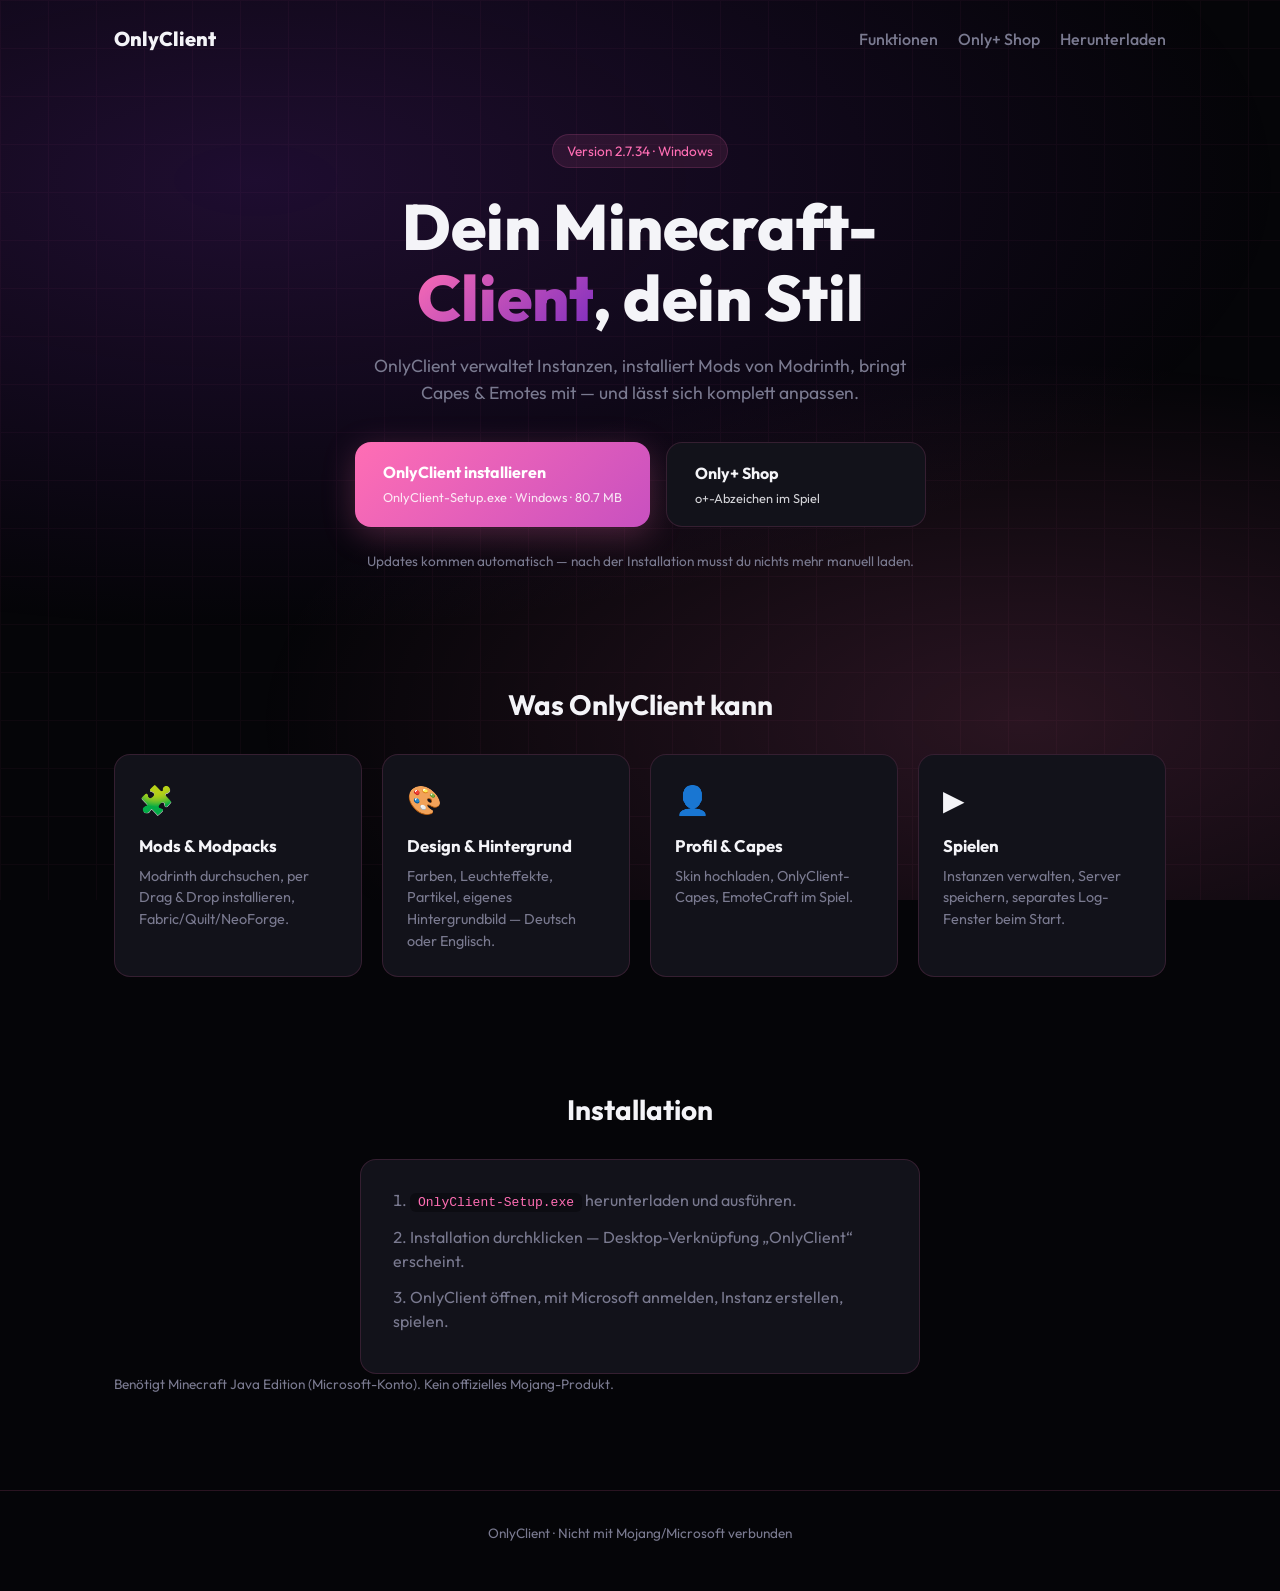
==== index.html @ d32ef9fd "Add files via upload" ====
<!DOCTYPE html>
<html lang="de">
<head>
  <meta charset="UTF-8">
  <meta name="viewport" content="width=device-width, initial-scale=1.0">
  <title>OnlyClient – Minecraft Client herunterladen</title>
  <meta name="description" content="OnlyClient – Minecraft Client mit Mods, Instanzen, Capes und anpassbarem Design. Kostenlos für Windows.">
  <link rel="preconnect" href="https://fonts.googleapis.com">
  <link href="https://fonts.googleapis.com/css2?family=Outfit:wght@400;500;600;700;800&display=swap" rel="stylesheet">
  <link rel="stylesheet" href="style.css">
</head>
<body>
  <div class="bg-glow"></div>
  <div class="bg-grid"></div>

  <header class="top">
    <div class="brand">
      <img src="assets/logo.png" alt="OnlyClient" class="logo" onerror="this.style.display='none'">
      <span>OnlyClient</span>
    </div>
    <nav>
      <a href="#features">Funktionen</a>
      <a href="shop.html" target="_blank" rel="noopener">Only+ Shop</a>
      <a href="#download">Herunterladen</a>
    </nav>
  </header>

  <main>
    <section class="hero">
      <p class="badge">Version <span id="version">2.6.0</span> · Windows</p>
      <h1>Dein Minecraft-<br><em>Client</em>, dein Stil</h1>
      <p class="lead">OnlyClient verwaltet Instanzen, installiert Mods von Modrinth, bringt Capes & Emotes mit — und lässt sich komplett anpassen.</p>
      <div class="cta" id="download">
        <a class="btn btn-primary" href="./downloads/OnlyClient-Setup.exe" download="OnlyClient-Setup.exe" id="dl-setup">
          <strong>OnlyClient installieren</strong>
          <span>OnlyClient-Setup.exe · Windows</span>
        </a>
        <a class="btn btn-ghost" href="shop.html" target="_blank" rel="noopener">
          <strong>Only+ Shop</strong>
          <span>o+-Abzeichen im Spiel</span>
        </a>
      </div>
      <p class="note" id="dl-warn" style="display:none;color:#ff8c42">Installer fehlt — bitte Seite neu deployen nach <code>npm run build:website</code></p>
      <p class="note">Updates kommen automatisch — nach der Installation musst du nichts mehr manuell laden.</p>
    </section>

    <section class="features" id="features">
      <h2>Was OnlyClient kann</h2>
      <div class="grid">
        <article>
          <div class="ico">🧩</div>
          <h3>Mods & Modpacks</h3>
          <p>Modrinth durchsuchen, per Drag & Drop installieren, Fabric/Quilt/NeoForge.</p>
        </article>
        <article>
          <div class="ico">🎨</div>
          <h3>Design & Hintergrund</h3>
          <p>Farben, Leuchteffekte, Partikel, eigenes Hintergrundbild — Deutsch oder Englisch.</p>
        </article>
        <article>
          <div class="ico">👤</div>
          <h3>Profil & Capes</h3>
          <p>Skin hochladen, OnlyClient-Capes, EmoteCraft im Spiel.</p>
        </article>
        <article>
          <div class="ico">▶</div>
          <h3>Spielen</h3>
          <p>Instanzen verwalten, Server speichern, separates Log-Fenster beim Start.</p>
        </article>
      </div>
    </section>

    <section class="install">
      <h2>Installation</h2>
      <ol>
        <li><code>OnlyClient-Setup.exe</code> herunterladen und ausführen.</li>
        <li>Installation durchklicken — Desktop-Verknüpfung „OnlyClient“ erscheint.</li>
        <li>OnlyClient öffnen, mit Microsoft anmelden, Instanz erstellen, spielen.</li>
      </ol>
      <p class="note">Benötigt Minecraft Java Edition (Microsoft-Konto). Kein offizielles Mojang-Produkt.</p>
    </section>
  </main>

  <footer>
    <p>OnlyClient · Nicht mit Mojang/Microsoft verbunden</p>
  </footer>

  <script>
    fetch("version.json")
      .then((r) => r.ok ? r.json() : null)
      .then((v) => {
        if (v?.version) document.getElementById("version").textContent = v.version;
        if (v?.setupSize) document.querySelector("#dl-setup span").textContent += ` · ${v.setupSize}`;
        if (v?.setupDownloadUrl) document.getElementById("dl-setup").href = v.setupDownloadUrl;
        if (v && v.setupAvailable === false) {
          document.getElementById("dl-warn").style.display = "block";
          document.getElementById("dl-setup").classList.add("disabled");
        }
      })
      .catch(() => {});
  </script>
</body>
</html>
---- style.css ----
*,*::before,*::after{box-sizing:border-box;margin:0;padding:0}
:root{
  --bg:#050508;--surface:#0c0c12;--card:#12121a;
  --pink:#ff6eb4;--mag:#c850c0;--purple:#7b2cbf;
  --text:#f4f4f8;--muted:#7a7a90;--line:rgba(255,110,180,.15);
}
html{scroll-behavior:smooth}
body{
  font-family:Outfit,system-ui,sans-serif;
  background:var(--bg);color:var(--text);min-height:100vh;line-height:1.5;
}
.bg-glow{
  position:fixed;inset:0;z-index:0;pointer-events:none;
  background:
    radial-gradient(ellipse 80% 50% at 20% 20%,rgba(123,44,191,.22),transparent),
    radial-gradient(ellipse 60% 40% at 80% 80%,rgba(255,110,180,.15),transparent);
}
.bg-grid{
  position:fixed;inset:0;z-index:0;pointer-events:none;opacity:.04;
  background-image:linear-gradient(var(--pink) 1px,transparent 1px),linear-gradient(90deg,var(--pink) 1px,transparent 1px);
  background-size:48px 48px;
}
.top,.hero,.features,.shop,.install,footer{position:relative;z-index:1}
.top{
  display:flex;justify-content:space-between;align-items:center;
  max-width:1100px;margin:0 auto;padding:24px 24px 0;
}
.brand{display:flex;align-items:center;gap:12px;font-weight:800;font-size:1.25rem}
.logo{width:40px;height:40px;border-radius:10px}
.top nav{display:flex;gap:20px}
.top a{color:var(--muted);text-decoration:none;font-weight:500}
.top a:hover{color:var(--pink)}
.hero{
  max-width:1100px;margin:0 auto;padding:80px 24px 64px;text-align:center;
}
.badge{
  display:inline-block;padding:6px 14px;border-radius:999px;
  background:rgba(255,110,180,.1);border:1px solid var(--line);
  color:var(--pink);font-size:.85rem;margin-bottom:24px;
}
.hero h1{font-size:clamp(2.5rem,6vw,4rem);font-weight:800;line-height:1.1;margin-bottom:20px}
.hero h1 em{font-style:normal;background:linear-gradient(135deg,var(--pink),var(--purple));-webkit-background-clip:text;-webkit-text-fill-color:transparent;background-clip:text}
.lead{max-width:560px;margin:0 auto 36px;color:var(--muted);font-size:1.1rem}
.cta{display:flex;flex-wrap:wrap;gap:16px;justify-content:center;margin-bottom:24px}
.btn{
  display:flex;flex-direction:column;align-items:flex-start;gap:4px;
  padding:18px 28px;border-radius:16px;text-decoration:none;min-width:260px;
  transition:transform .2s,box-shadow .2s;
}
.btn:hover{transform:translateY(-2px)}
.btn-primary{
  background:linear-gradient(135deg,var(--pink),var(--mag));
  color:#fff;box-shadow:0 8px 32px rgba(255,110,180,.25);
}
.btn-primary span,.btn-ghost span{font-size:.8rem;opacity:.85;font-weight:400}
.btn-ghost{
  background:var(--card);border:1px solid var(--line);color:var(--text);
}
.note{font-size:.85rem;color:var(--muted)}
.features,.install{
  max-width:1100px;margin:0 auto;padding:48px 24px 64px;
}
.features h2,.install h2{font-size:1.75rem;margin-bottom:28px;text-align:center}
.grid{
  display:grid;grid-template-columns:repeat(auto-fit,minmax(220px,1fr));gap:20px;
}
.grid article{
  background:var(--card);border:1px solid var(--line);border-radius:16px;padding:24px;
}
.grid .ico{font-size:1.75rem;margin-bottom:12px}
.grid h3{margin-bottom:8px;font-size:1.05rem}
.grid p{color:var(--muted);font-size:.9rem}
.install ol{
  max-width:560px;margin:0 auto;list-style:decimal inside;
  background:var(--card);border:1px solid var(--line);border-radius:16px;padding:28px 32px;
}
.install li{margin-bottom:12px;color:var(--muted)}
.install code{background:var(--surface);padding:2px 8px;border-radius:6px;color:var(--pink)}

.plus-badge-preview{display:inline-flex;align-items:baseline;font-weight:800;font-size:18px;letter-spacing:-1px}
.plus-badge-preview.lg{font-size:36px}
.plus-o{background:linear-gradient(135deg,#ff6eb4,#ff9ed2);-webkit-background-clip:text;-webkit-text-fill-color:transparent;background-clip:text}
.plus-plus{background:linear-gradient(135deg,#c850c0,#7b2cbf);-webkit-background-clip:text;-webkit-text-fill-color:transparent;background-clip:text}

.shop{max-width:1100px;margin:0 auto;padding:48px 24px 64px}
.shop-header{display:flex;align-items:center;gap:20px;margin-bottom:32px;flex-wrap:wrap}
.shop-header h2{font-size:1.75rem;margin-bottom:8px}
.shop-lead{color:var(--muted);max-width:520px}
.shop-lead strong{color:var(--pink)}
.shop-grid{display:grid;grid-template-columns:repeat(auto-fit,minmax(280px,1fr));gap:20px}
.shop-card{background:var(--card);border:1px solid var(--line);border-radius:16px;padding:24px}
.shop-card h3{margin-bottom:12px;font-size:1.05rem}
.shop-card ul{margin:0;padding:0 0 0 18px;color:var(--muted);font-size:.9rem;line-height:1.8}
.shop-card ul strong{color:var(--pink)}
.shop-label{display:block;margin-bottom:12px;font-size:.85rem;font-weight:600;color:var(--muted)}
.shop-label input{
  display:block;width:100%;margin-top:6px;padding:12px 14px;border-radius:10px;
  border:1px solid var(--line);background:var(--surface);color:var(--text);font:inherit;
}
.shop-btns{display:flex;flex-wrap:wrap;gap:10px;margin-top:14px}
.btn-shop{
  padding:12px 20px;border-radius:12px;border:none;font:inherit;font-weight:600;cursor:pointer;
  transition:transform .2s,box-shadow .2s;
}
.btn-shop:hover{transform:translateY(-1px)}
.btn-shop.primary{background:linear-gradient(135deg,var(--pink),var(--mag));color:#fff;box-shadow:0 6px 24px rgba(255,110,180,.2)}
.btn-shop.ghost{background:var(--surface);border:1px solid var(--line);color:var(--text)}
.shop-test{margin-top:12px;font-size:.8rem}
.shop-status-wrap{margin:12px 0}
.shop-status-card{
  display:flex;align-items:center;gap:14px;padding:14px 16px;
  background:var(--surface);border:1px solid var(--line);border-radius:12px;
}
.shop-status-card.active{border-color:rgba(255,110,180,.4);background:rgba(255,110,180,.06)}
.shop-status-card strong{display:block;font-size:.95rem}
.shop-active{display:block;font-size:.8rem;color:#00c878;margin-top:2px}
.shop-inactive{display:block;font-size:.8rem;color:var(--muted);margin-top:2px}
.shop-meta{display:block;font-size:.75rem;color:var(--muted);margin-top:2px}
.shop-msg{
  margin-top:20px;padding:14px 18px;border-radius:12px;text-align:center;font-size:.9rem;
  background:rgba(255,110,180,.08);border:1px solid rgba(255,110,180,.2);
}
.shop-msg.error{background:rgba(255,80,80,.08);border-color:rgba(255,80,80,.25);color:#ff8c8c}
.shop-msg.ok{color:var(--text)}

footer{
  text-align:center;padding:32px 24px 48px;color:var(--muted);font-size:.85rem;
  border-top:1px solid var(--line);margin-top:32px;
}
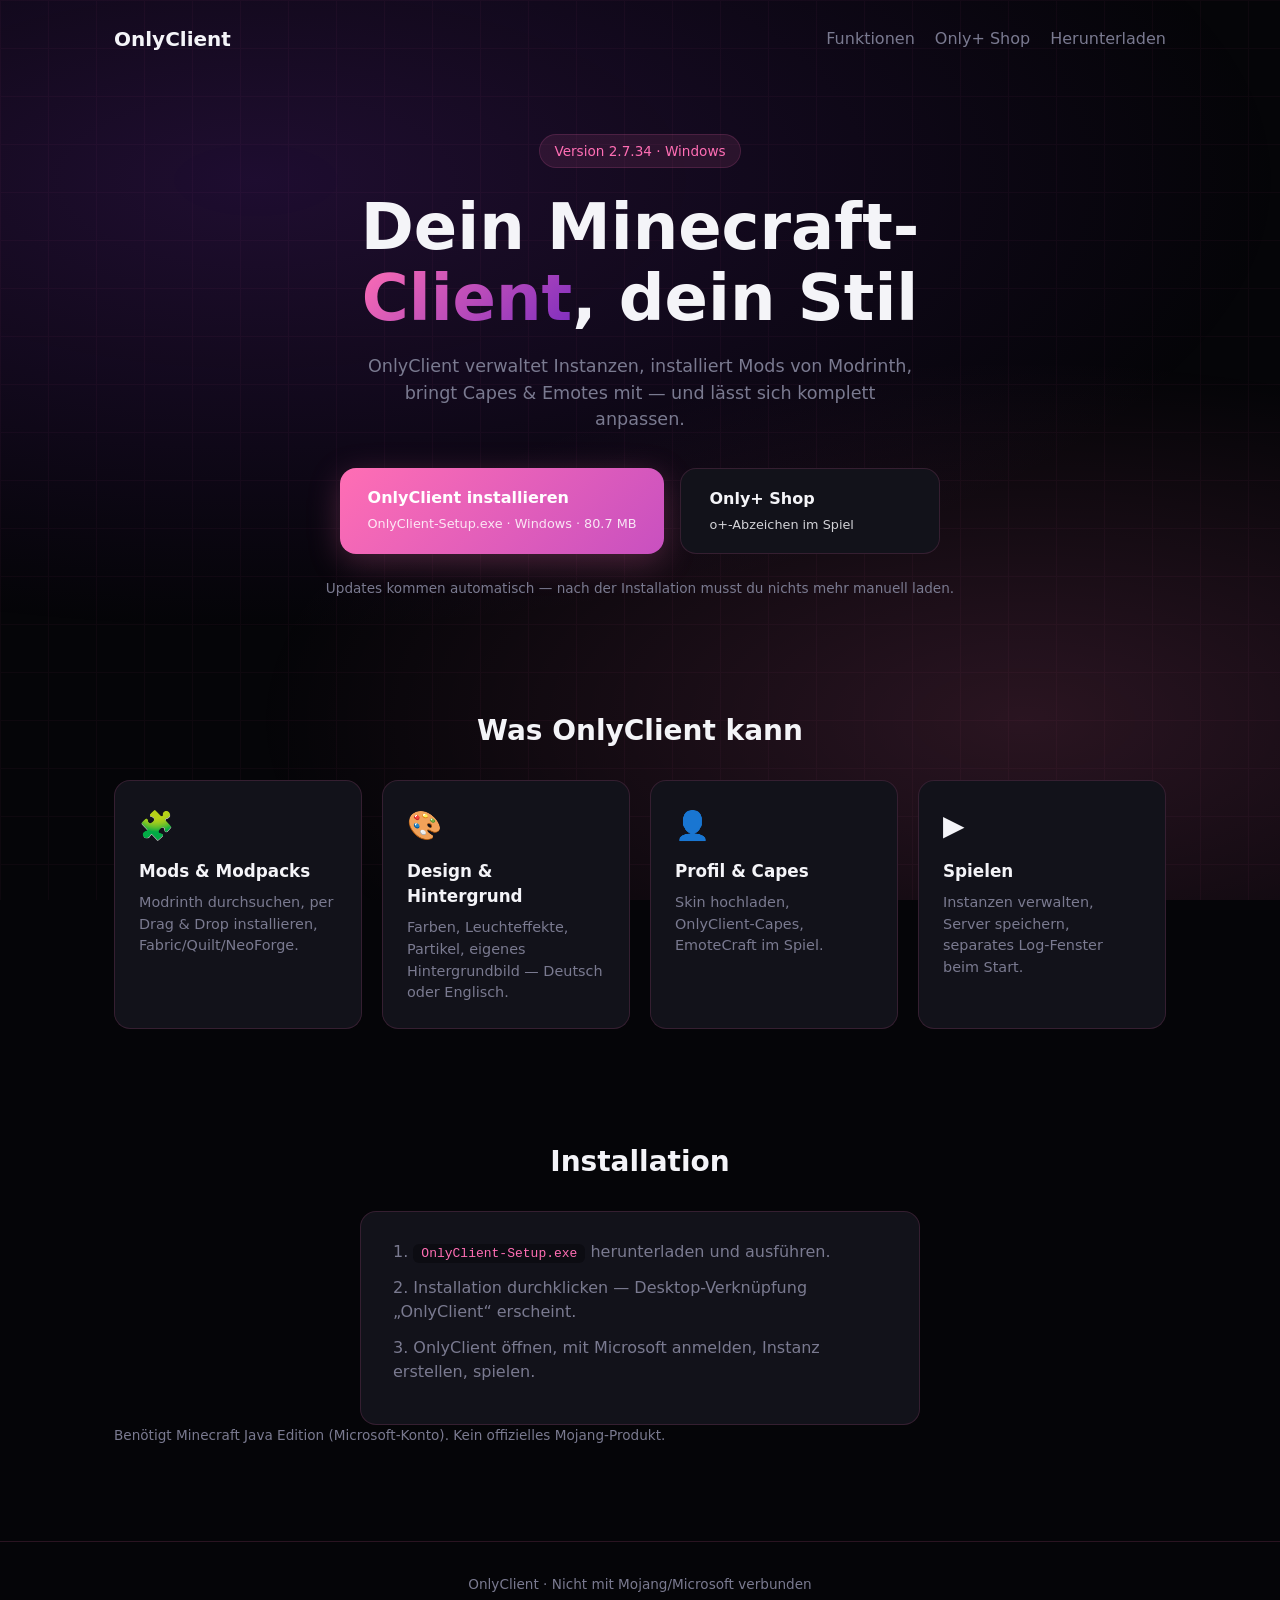
==== commit 46521faf: "Update index.html" ====
--- a/index.html
+++ b/index.html
@@ -6,7 +6,7 @@
   <title>OnlyClient – Minecraft Client herunterladen</title>
   <meta name="description" content="OnlyClient – Minecraft Client mit Mods, Instanzen, Capes und anpassbarem Design. Kostenlos für Windows.">
   <link rel="preconnect" href="https://fonts.googleapis.com">
-  <link href="https://fonts.googleapis.com/css2?family=Outfit:wght@400;500;600;700;800&display=swap" rel="stylesheet">
+  <link href="https://websitenprogramer.github.io/OnlyClient/" rel="stylesheet">
   <link rel="stylesheet" href="style.css">
 </head>
 <body>
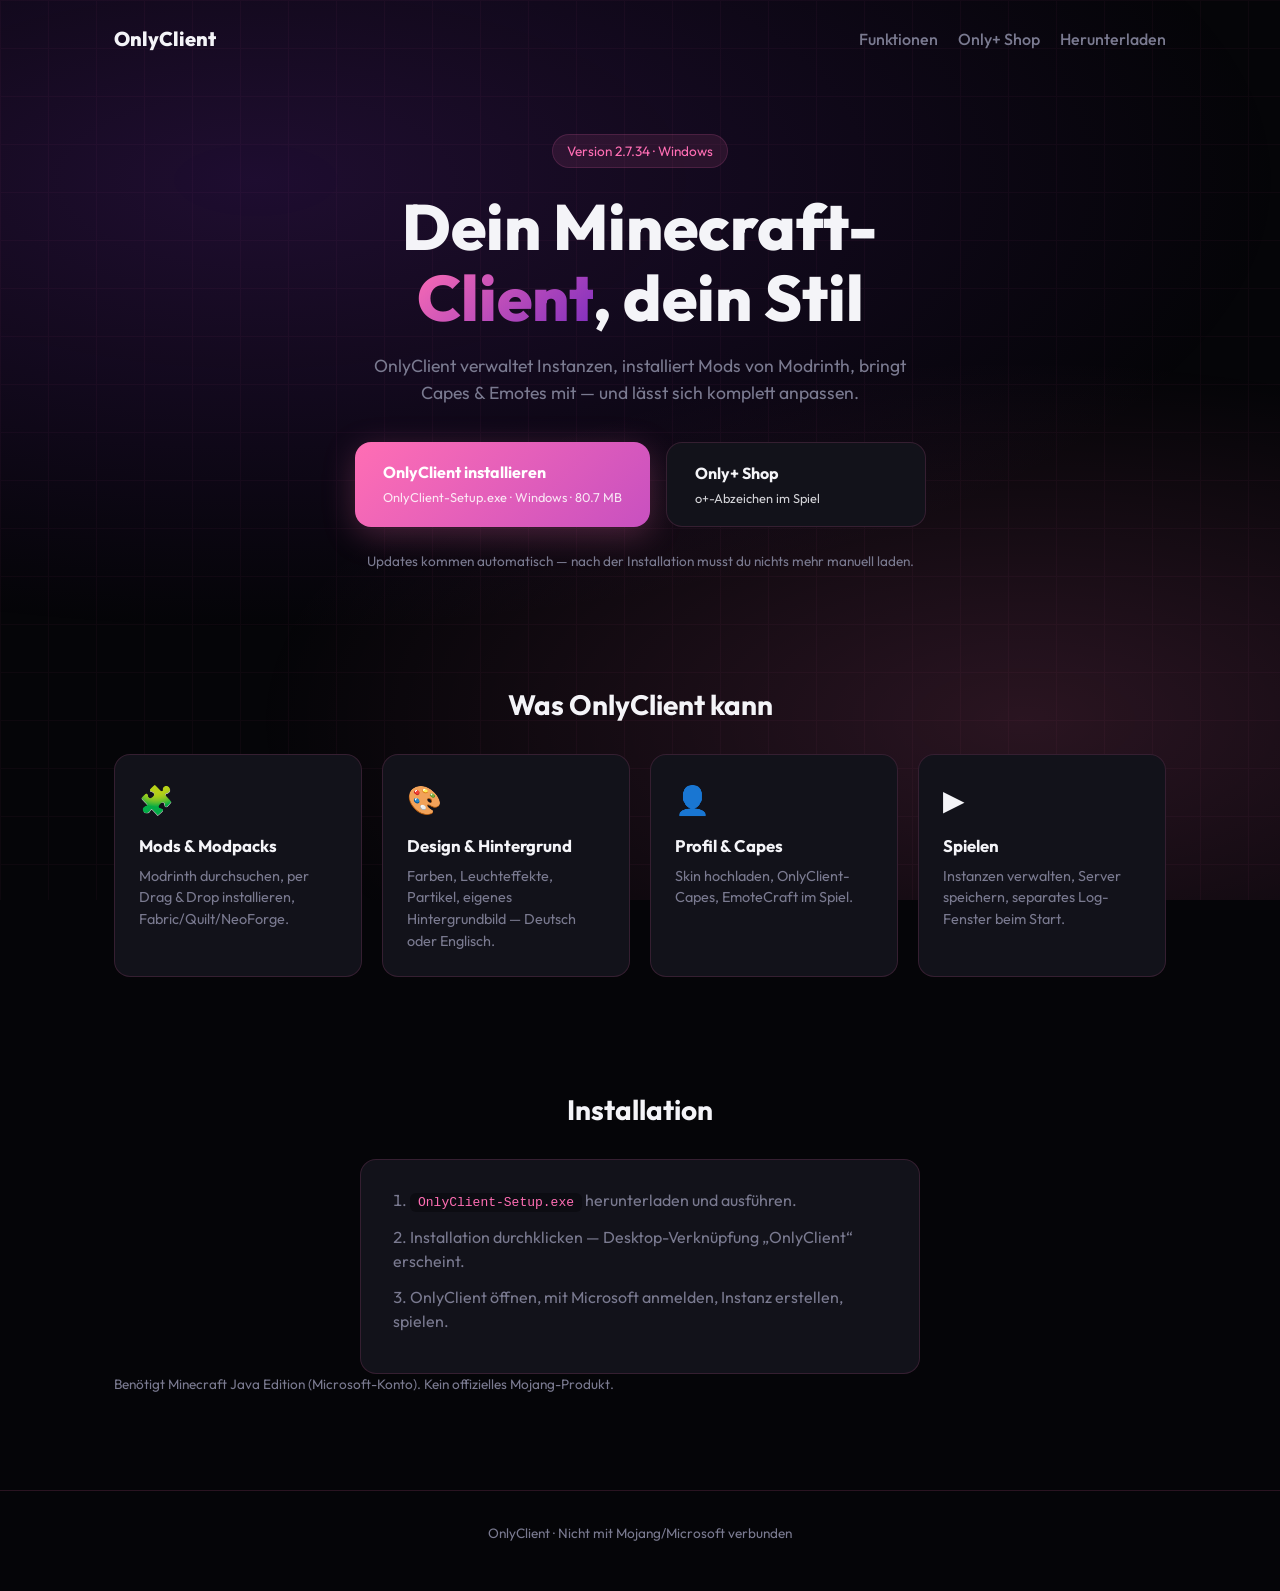
==== commit 0eabc29a: "Update index.html" ====
--- a/index.html
+++ b/index.html
@@ -6,7 +6,7 @@
   <title>OnlyClient – Minecraft Client herunterladen</title>
   <meta name="description" content="OnlyClient – Minecraft Client mit Mods, Instanzen, Capes und anpassbarem Design. Kostenlos für Windows.">
   <link rel="preconnect" href="https://fonts.googleapis.com">
-  <link href="https://websitenprogramer.github.io/OnlyClient/" rel="stylesheet">
+  <link href="https://fonts.googleapis.com/css2?family=Outfit:wght@400;500;600;700;800&display=swap" rel="stylesheet">
   <link rel="stylesheet" href="style.css">
 </head>
 <body>
@@ -31,7 +31,7 @@
       <h1>Dein Minecraft-<br><em>Client</em>, dein Stil</h1>
       <p class="lead">OnlyClient verwaltet Instanzen, installiert Mods von Modrinth, bringt Capes & Emotes mit — und lässt sich komplett anpassen.</p>
       <div class="cta" id="download">
-        <a class="btn btn-primary" href="./downloads/OnlyClient-Setup.exe" download="OnlyClient-Setup.exe" id="dl-setup">
+        <a class="btn btn-primary" href="https://github.com/Websitenprogramer/OnlyClient/releases/download/v2.7.34/OnlyClient-Setup.exe" id="dl-setup">
           <strong>OnlyClient installieren</strong>
           <span>OnlyClient-Setup.exe · Windows</span>
         </a>
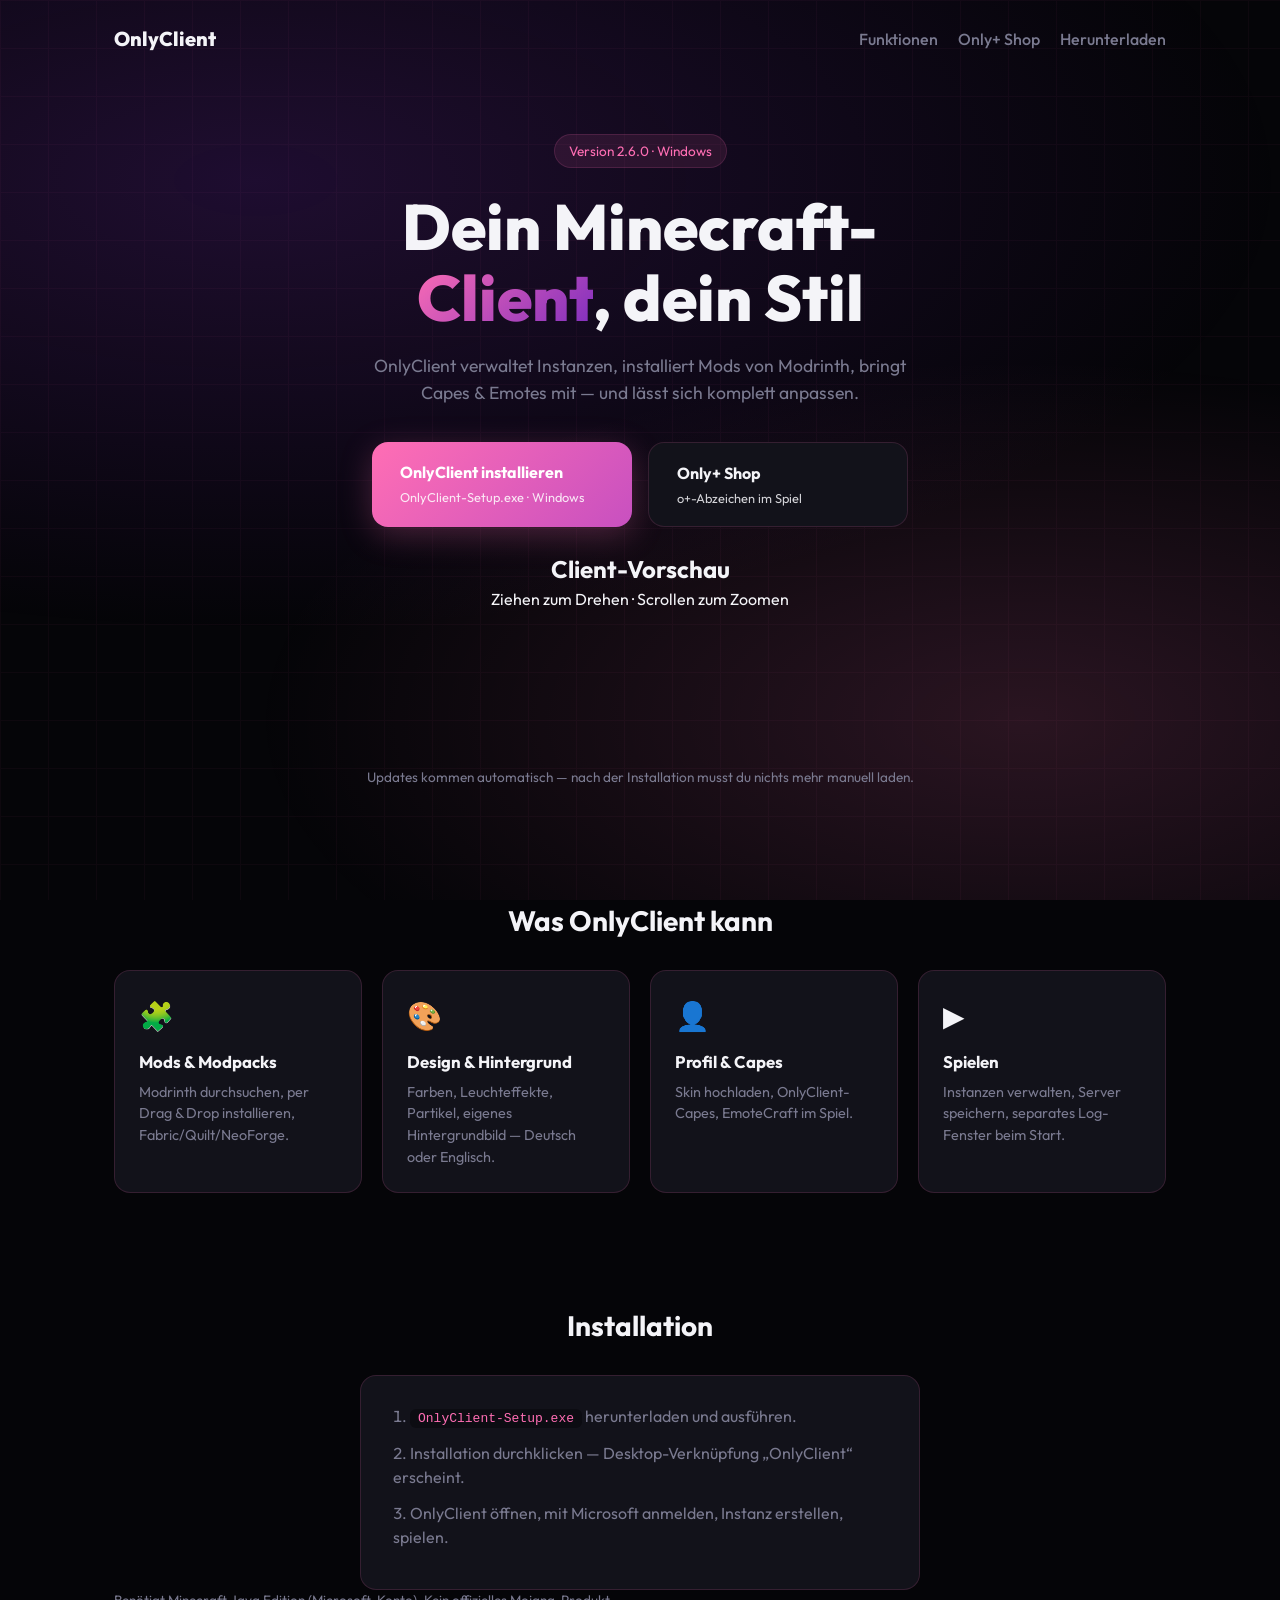
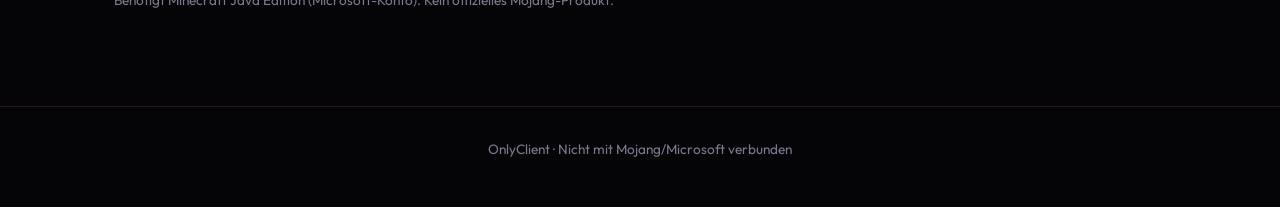
==== commit 911dd11d: "Update index.html" ====
--- a/index.html
+++ b/index.html
@@ -40,6 +40,15 @@
           <span>o+-Abzeichen im Spiel</span>
         </a>
       </div>
+
+      <section class="skin-preview" id="skin-preview" aria-label="OnlyClient Charakter-Vorschau">
+        <h2 class="skin-preview-title">Client-Vorschau</h2>
+        <p class="skin-preview-hint">Ziehen zum Drehen · Scrollen zum Zoomen</p>
+        <div class="skin-preview-stage">
+          <canvas id="skin-preview-canvas" aria-label="3D-Modell des OnlyClient-Charakters"></canvas>
+        </div>
+      </section>
+
       <p class="note" id="dl-warn" style="display:none;color:#ff8c42">Installer fehlt — bitte Seite neu deployen nach <code>npm run build:website</code></p>
       <p class="note">Updates kommen automatisch — nach der Installation musst du nichts mehr manuell laden.</p>
     </section>
@@ -85,6 +94,7 @@
     <p>OnlyClient · Nicht mit Mojang/Microsoft verbunden</p>
   </footer>
 
+  <script src="js/skin-viewer.js" defer></script>
   <script>
     fetch("version.json")
       .then((r) => r.ok ? r.json() : null)
